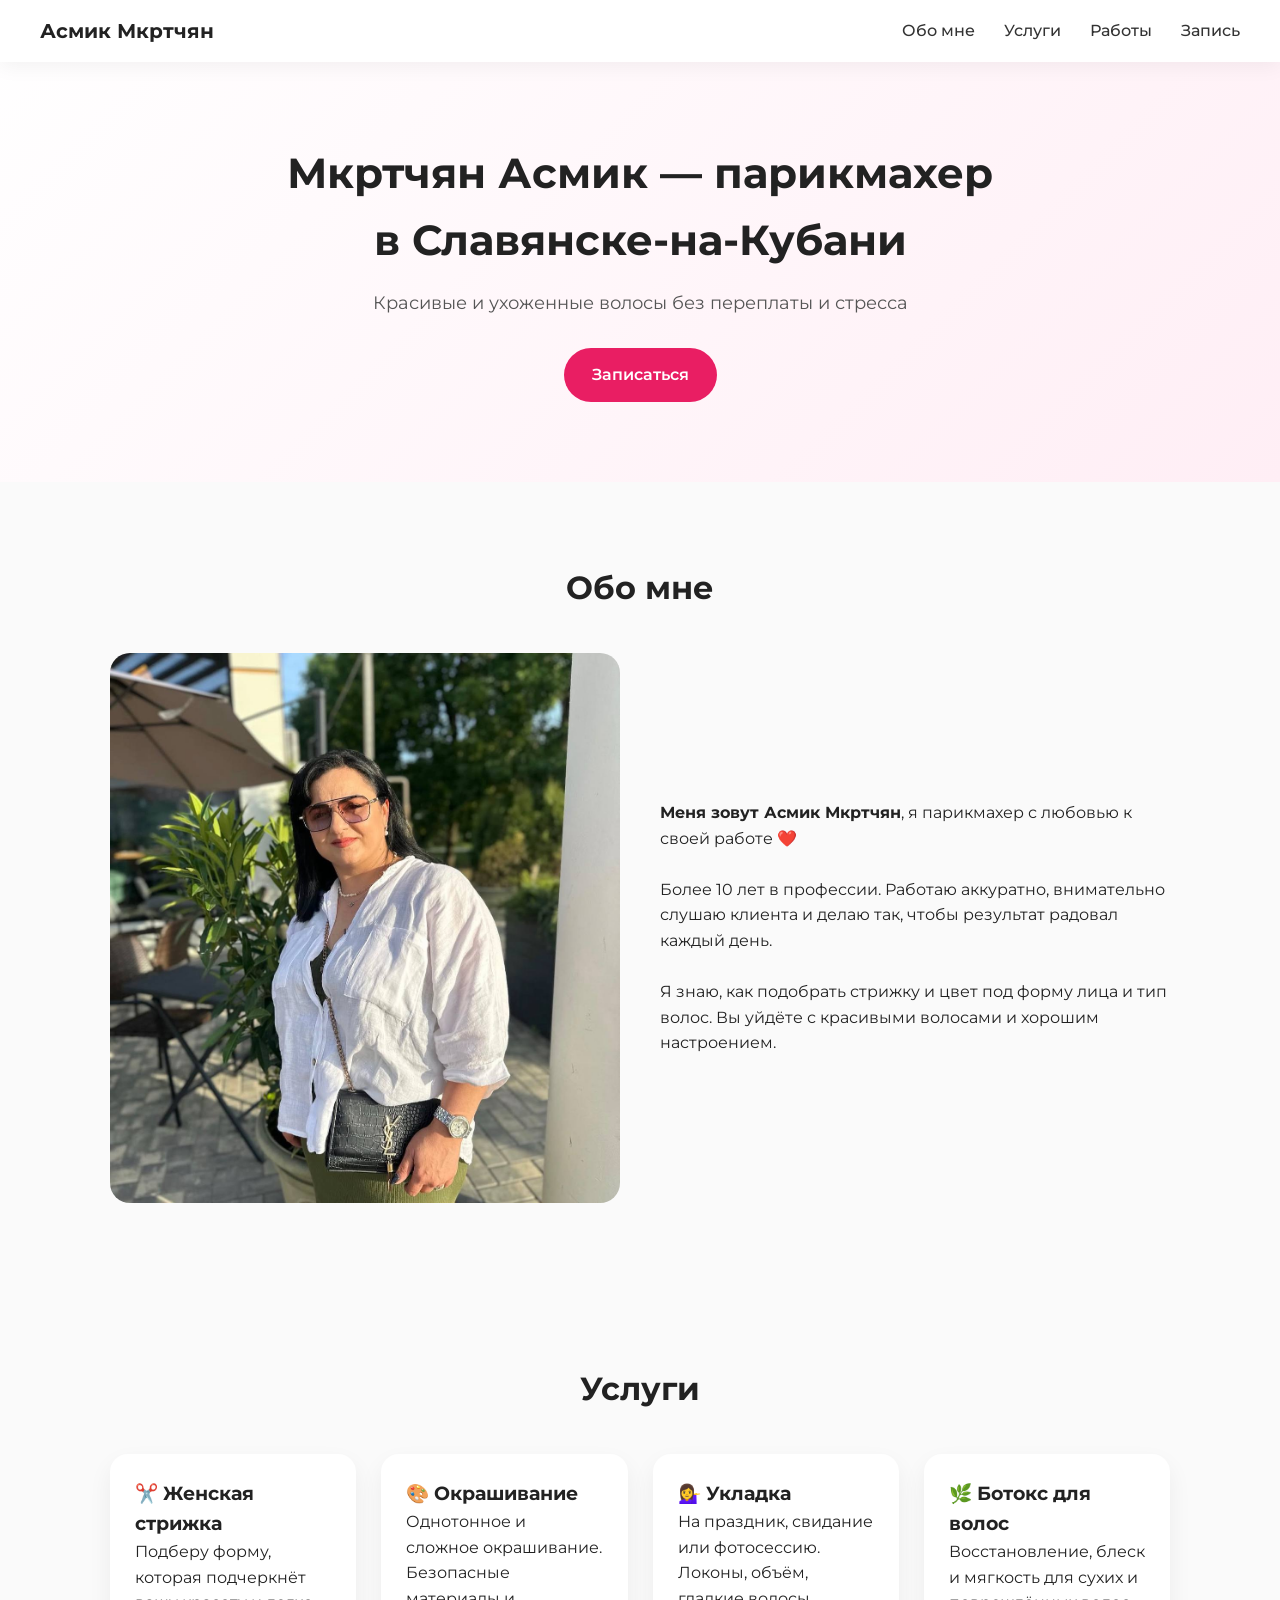
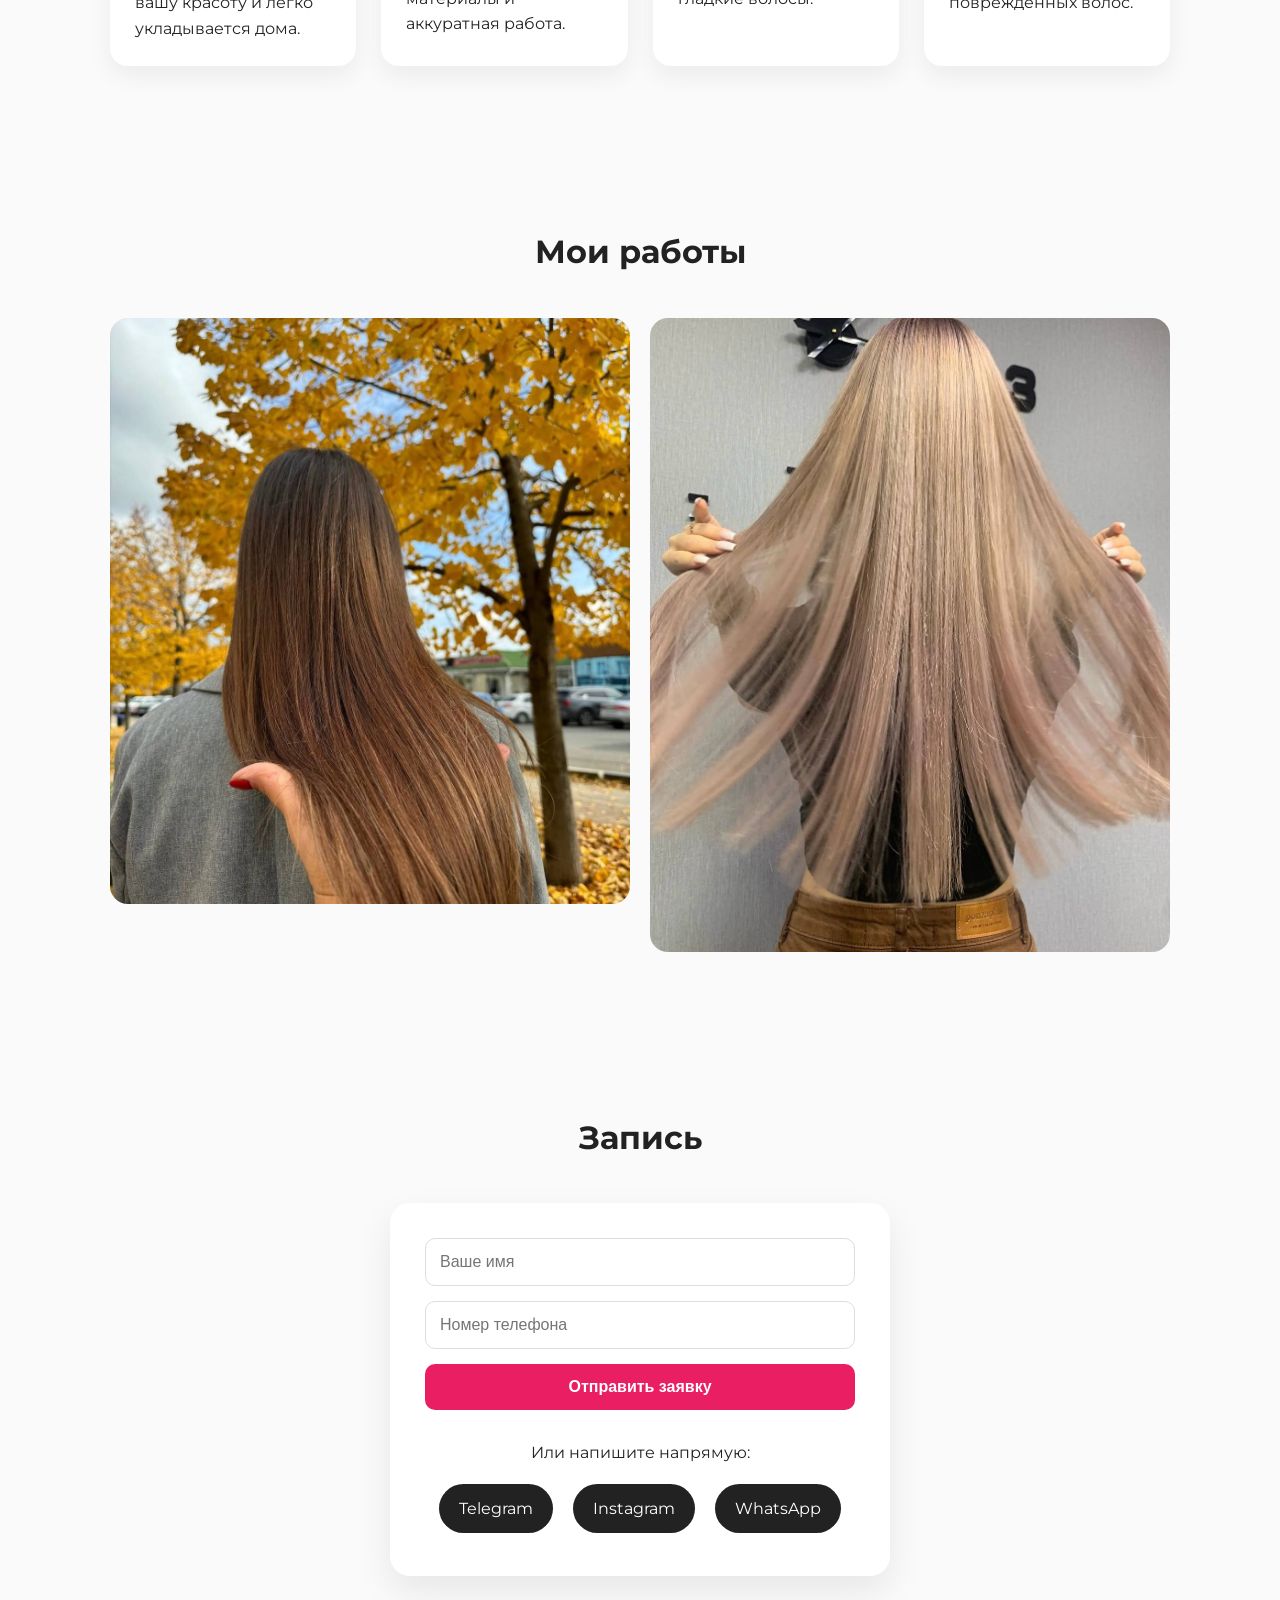
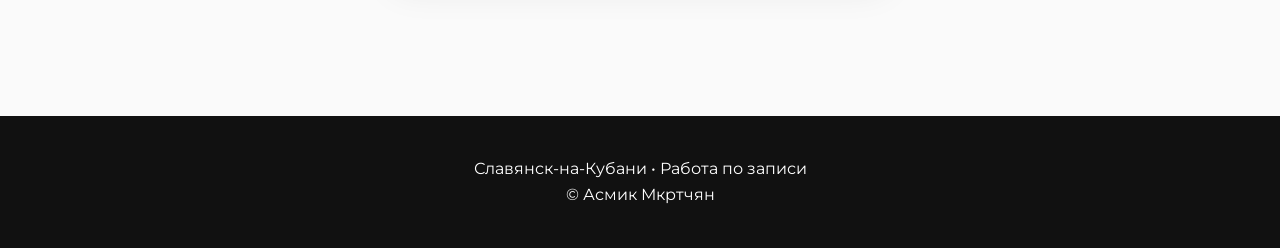
==== index.html @ 89acb732 "1 com" ====
<!DOCTYPE html>
<html lang="ru">
<head>
<meta charset="UTF-8">
<meta name="viewport" content="width=device-width, initial-scale=1.0">
<title>Асмик Мкртчян — парикмахер</title>

<link href="https://fonts.googleapis.com/css2?family=Montserrat:wght@300;400;600;700&display=swap" rel="stylesheet">

<style>
* {
    margin: 0;
    padding: 0;
    box-sizing: border-box;
}

body {
    font-family: 'Montserrat', sans-serif;
    background: #fafafa;
    color: #222;
    line-height: 1.6;
}

/* ===== HEADER ===== */

header {
    position: fixed;
    width: 100%;
    top: 0;
    background: rgba(255,255,255,0.95);
    backdrop-filter: blur(10px);
    padding: 15px 40px;
    display: flex;
    justify-content: space-between;
    align-items: center;
    z-index: 1000;
    box-shadow: 0 5px 20px rgba(0,0,0,0.05);
}

.logo {
    font-weight: 700;
    font-size: 20px;
}

nav a {
    margin-left: 25px;
    text-decoration: none;
    color: #333;
    font-weight: 500;
    transition: .3s;
}

nav a:hover {
    color: #e91e63;
}

/* ===== HERO ===== */

.hero {
    padding: 140px 20px 80px;
    text-align: center;
    background: linear-gradient(135deg,#fff,#ffeef5);
}

.hero h1 {
    font-size: 42px;
    margin-bottom: 15px;
}

.hero p {
    font-size: 18px;
    color: #555;
    margin-bottom: 30px;
}

.btn {
    display: inline-block;
    padding: 14px 28px;
    background: #e91e63;
    color: white;
    text-decoration: none;
    border-radius: 30px;
    font-weight: 600;
    transition: .3s;
}

.btn:hover {
    transform: translateY(-2px);
    box-shadow: 0 10px 25px rgba(233,30,99,0.3);
}

/* ===== SECTION ===== */

.section {
    padding: 80px 20px;
    max-width: 1100px;
    margin: auto;
}

.section h2 {
    text-align: center;
    font-size: 32px;
    margin-bottom: 40px;
}

/* ===== ABOUT ===== */

.about {
    display: grid;
    grid-template-columns: 1fr 1fr;
    gap: 40px;
    align-items: center;
}

.about img {
    width: 100%;
    border-radius: 20px;
}

/* ===== SERVICES ===== */

.services {
    display: grid;
    grid-template-columns: repeat(auto-fit,minmax(240px,1fr));
    gap: 25px;
}

.card {
    background: white;
    padding: 25px;
    border-radius: 18px;
    box-shadow: 0 10px 25px rgba(0,0,0,0.06);
    transition: .3s;
}

.card:hover {
    transform: translateY(-5px);
}

/* ===== GALLERY ===== */

.gallery {
    display: grid;
    grid-template-columns: repeat(auto-fit,minmax(250px,1fr));
    gap: 20px;
}

.gallery img {
    width: 100%;
    border-radius: 18px;
    transition: .3s;
}

.gallery img:hover {
    transform: scale(1.04);
}

/* ===== FORM ===== */

.form-box {
    max-width: 500px;
    margin: auto;
    background: white;
    padding: 35px;
    border-radius: 20px;
    box-shadow: 0 15px 35px rgba(0,0,0,0.08);
}

input {
    width: 100%;
    padding: 14px;
    margin-bottom: 15px;
    border-radius: 10px;
    border: 1px solid #ddd;
    font-size: 16px;
}

button {
    width: 100%;
    padding: 14px;
    border: none;
    background: #e91e63;
    color: white;
    font-size: 16px;
    border-radius: 10px;
    cursor: pointer;
    font-weight: 600;
}

/* ===== SOCIALS ===== */

.socials {
    text-align: center;
    margin-top: 30px;
}

.socials a {
    display: inline-block;
    margin: 8px;
    padding: 12px 20px;
    border-radius: 25px;
    background: #222;
    color: white;
    text-decoration: none;
    transition: .3s;
}

.socials a:hover {
    background: #e91e63;
}

/* ===== FOOTER ===== */

footer {
    text-align: center;
    padding: 40px 20px;
    background: #111;
    color: white;
    margin-top: 60px;
}

/* ===== MOBILE ===== */

@media (max-width: 768px) {
    .about {
        grid-template-columns: 1fr;
    }

    .hero h1 {
        font-size: 30px;
    }

    nav {
        display: none;
    }
}
</style>
</head>

<body>

<header>
    <div class="logo">Асмик Мкртчян</div>
    <nav>
        <a href="#about">Обо мне</a>
        <a href="#services">Услуги</a>
        <a href="#works">Работы</a>
        <a href="#booking">Запись</a>
    </nav>
</header>

<section class="hero">
    <h1>Мкртчян Асмик — парикмахер<br>в Славянске-на-Кубани</h1>
    <p>Красивые и ухоженные волосы без переплаты и стресса</p>
    <a href="#booking" class="btn">Записаться</a>
</section>

<section id="about" class="section">
    <h2>Обо мне</h2>
    <div class="about">
        <img src="mom.jpg" alt="Асмик">
        <div>
            <p><b>Меня зовут Асмик Мкртчян</b>, я парикмахер с любовью к своей работе ❤️</p>
            <br>
            <p>Более 10 лет в профессии. Работаю аккуратно, внимательно слушаю клиента и делаю так, чтобы результат радовал каждый день.</p>
            <br>
            <p>Я знаю, как подобрать стрижку и цвет под форму лица и тип волос. Вы уйдёте с красивыми волосами и хорошим настроением.</p>
        </div>
    </div>
</section>

<section id="services" class="section">
    <h2>Услуги</h2>
    <div class="services">
        <div class="card">
            <h3>✂️ Женская стрижка</h3>
            <p>Подберу форму, которая подчеркнёт вашу красоту и легко укладывается дома.</p>
        </div>
        <div class="card">
            <h3>🎨 Окрашивание</h3>
            <p>Однотонное и сложное окрашивание. Безопасные материалы и аккуратная работа.</p>
        </div>
        <div class="card">
            <h3>💁‍♀️ Укладка</h3>
            <p>На праздник, свидание или фотосессию. Локоны, объём, гладкие волосы.</p>
        </div>
        <div class="card">
            <h3>🌿 Ботокс для волос</h3>
            <p>Восстановление, блеск и мягкость для сухих и повреждённых волос.</p>
        </div>
    </div>
</section>

<section id="works" class="section">
    <h2>Мои работы</h2>
    <div class="gallery">
        <img src="work1.jpg" alt="Работа 1">
        <img src="work2.jpg" alt="Работа 2">
    </div>
</section>

<section id="booking" class="section">
    <h2>Запись</h2>
    <div class="form-box">
        <form onsubmit="alert('Заявка отправлена!'); return false;">
            <input type="text" placeholder="Ваше имя" required>
            <input type="tel" placeholder="Номер телефона" required>
            <button type="submit">Отправить заявку</button>
        </form>

        <div class="socials">
            <p style="margin-bottom:10px;">Или напишите напрямую:</p>
            <a href="https://t.me/aram_asmik" target="_blank">Telegram</a>
            <a href="https://www.instagram.com/aram_asmik?igsh=ZWZoemI1d2ZuOHdh" target="_blank">Instagram</a>
            <a href="https://wa.me/79186686860" target="_blank">WhatsApp</a>
        </div>
    </div>
</section>

<footer>
    <p>Славянск-на-Кубани • Работа по записи</p>
    <p>© Асмик Мкртчян</p>
</footer>

</body>
</html>
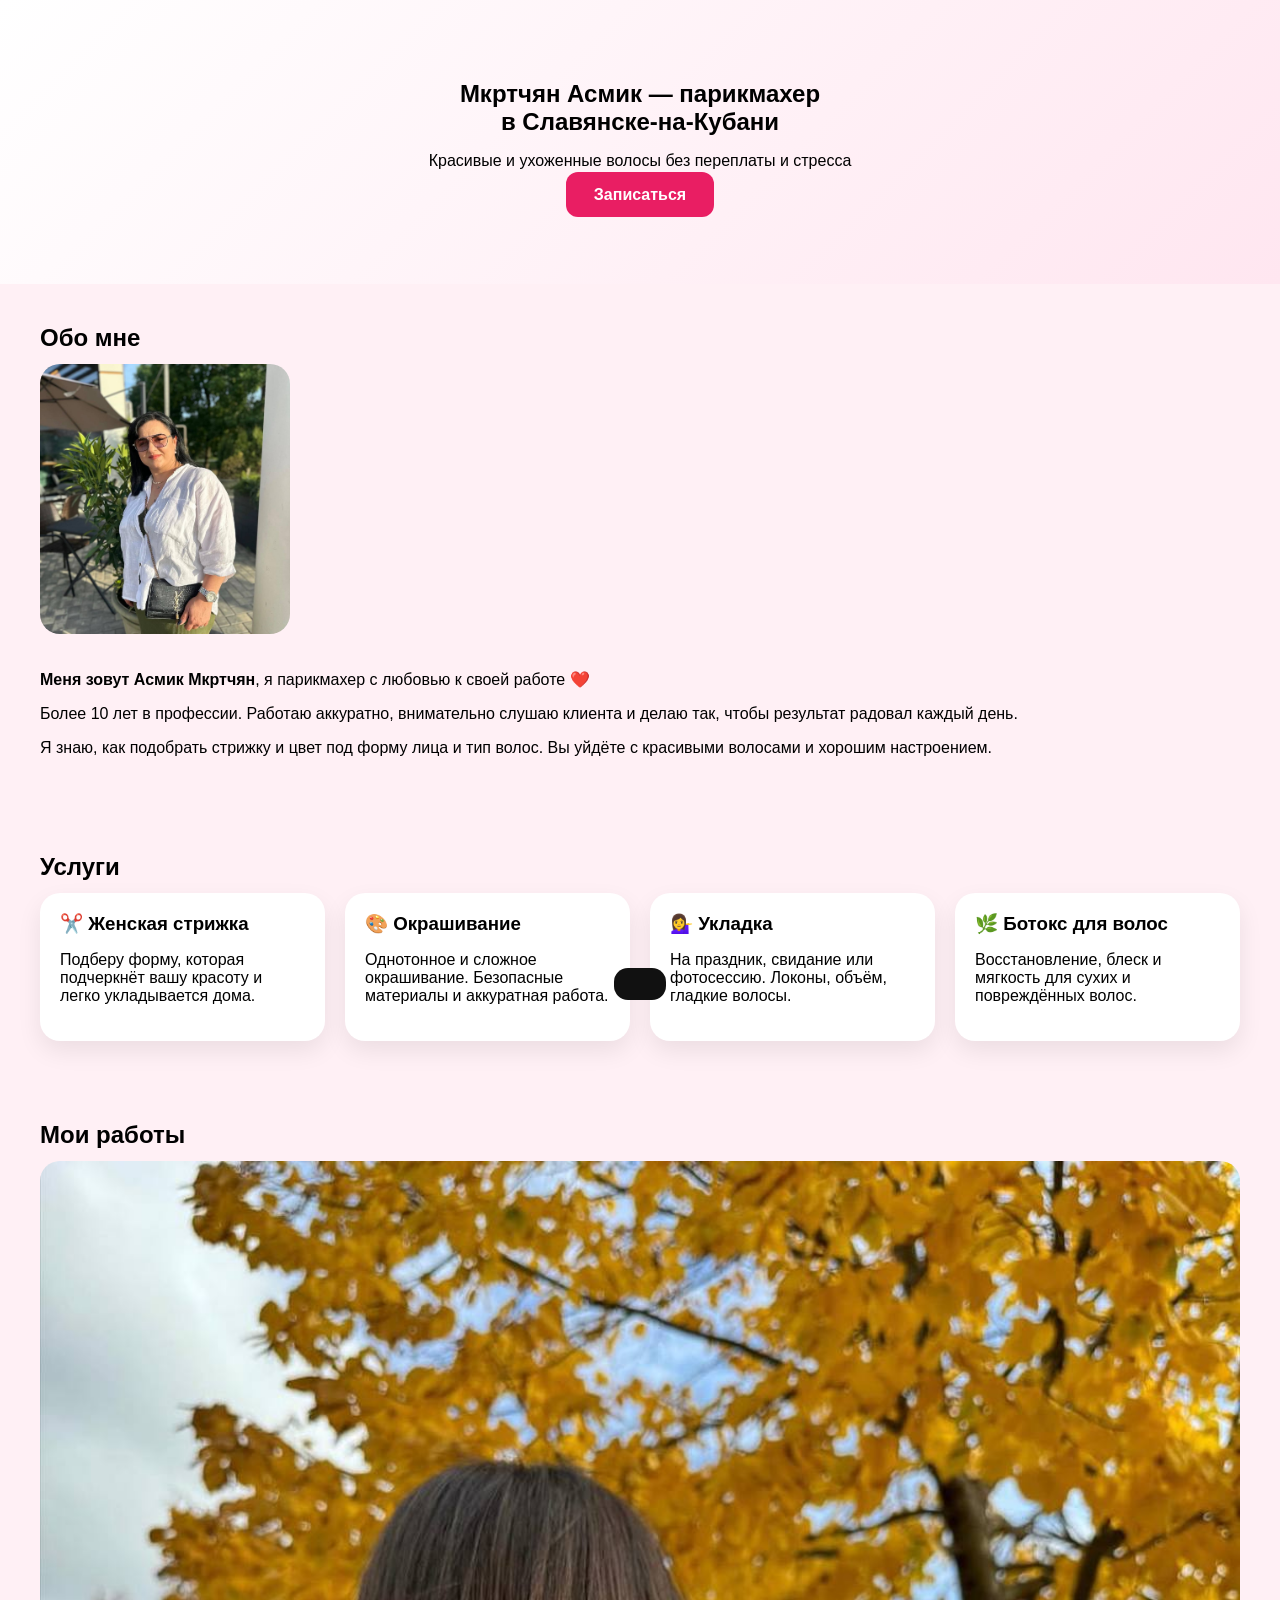
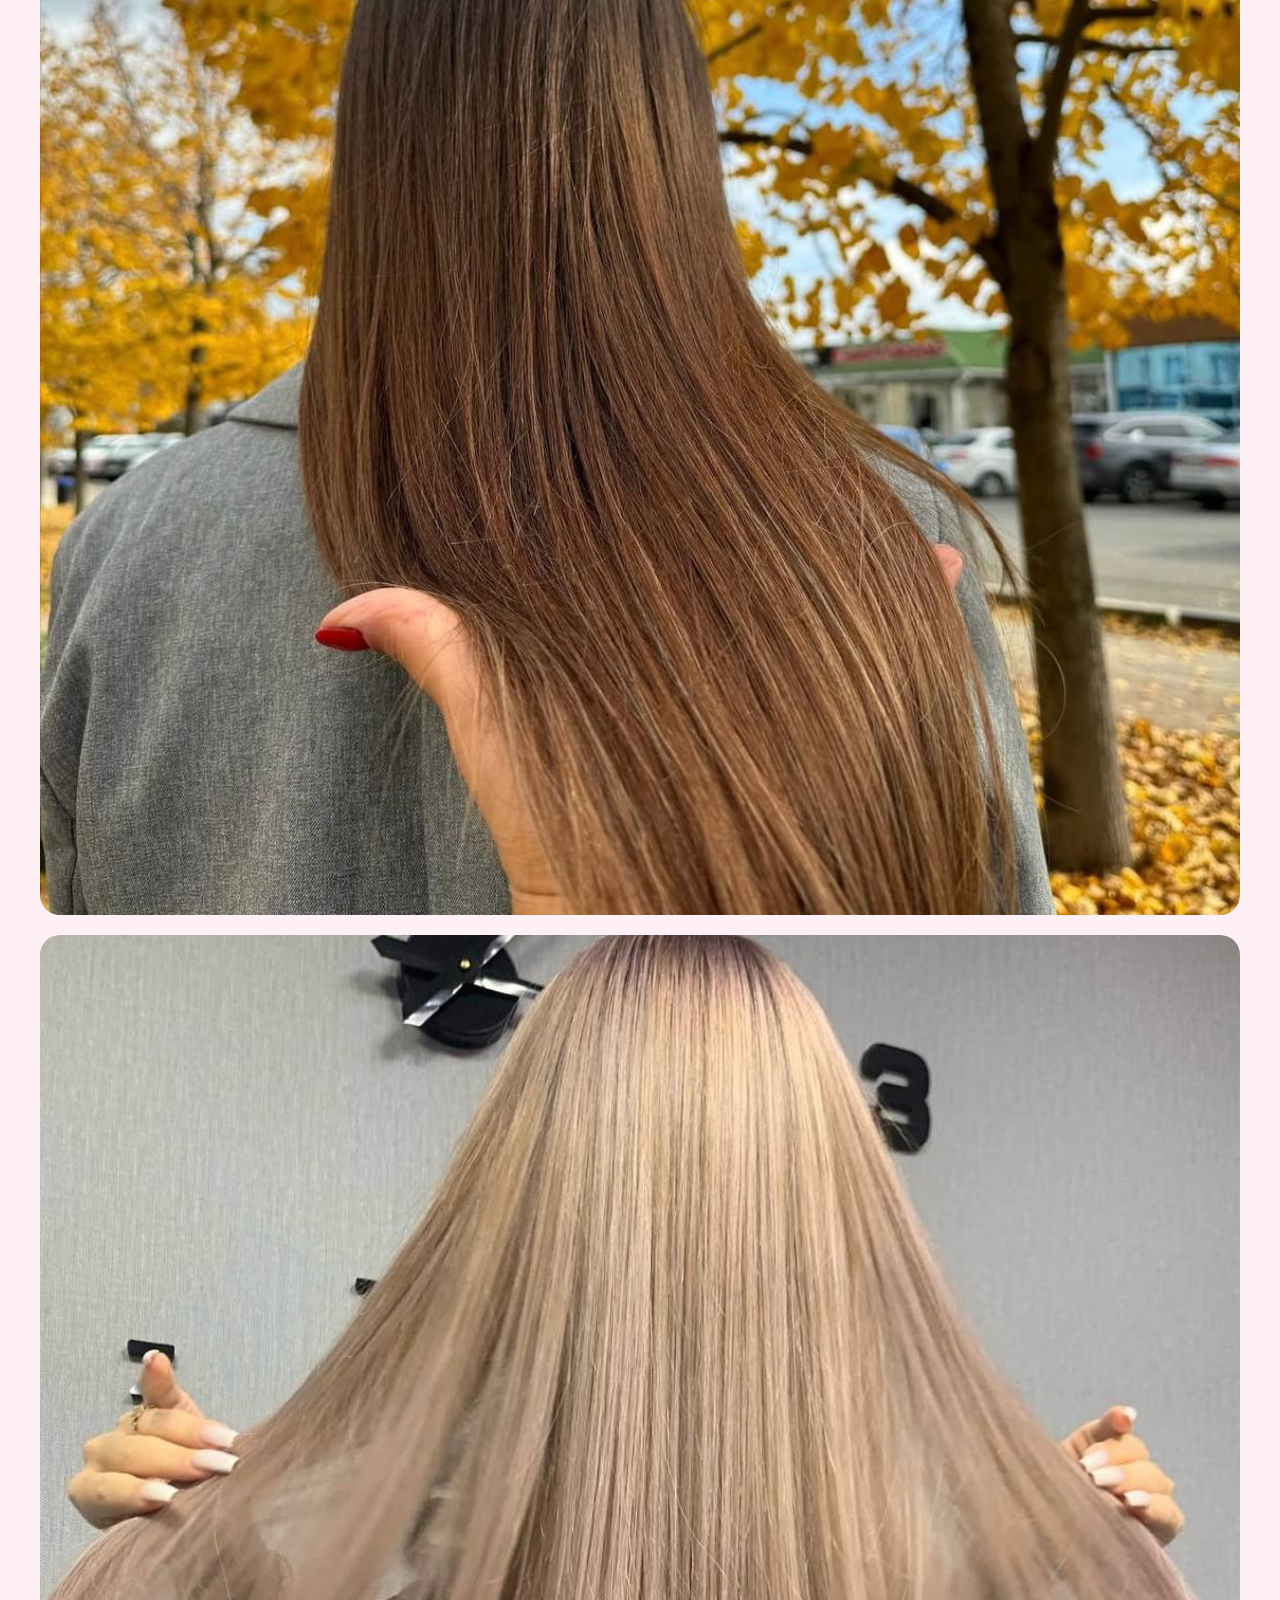
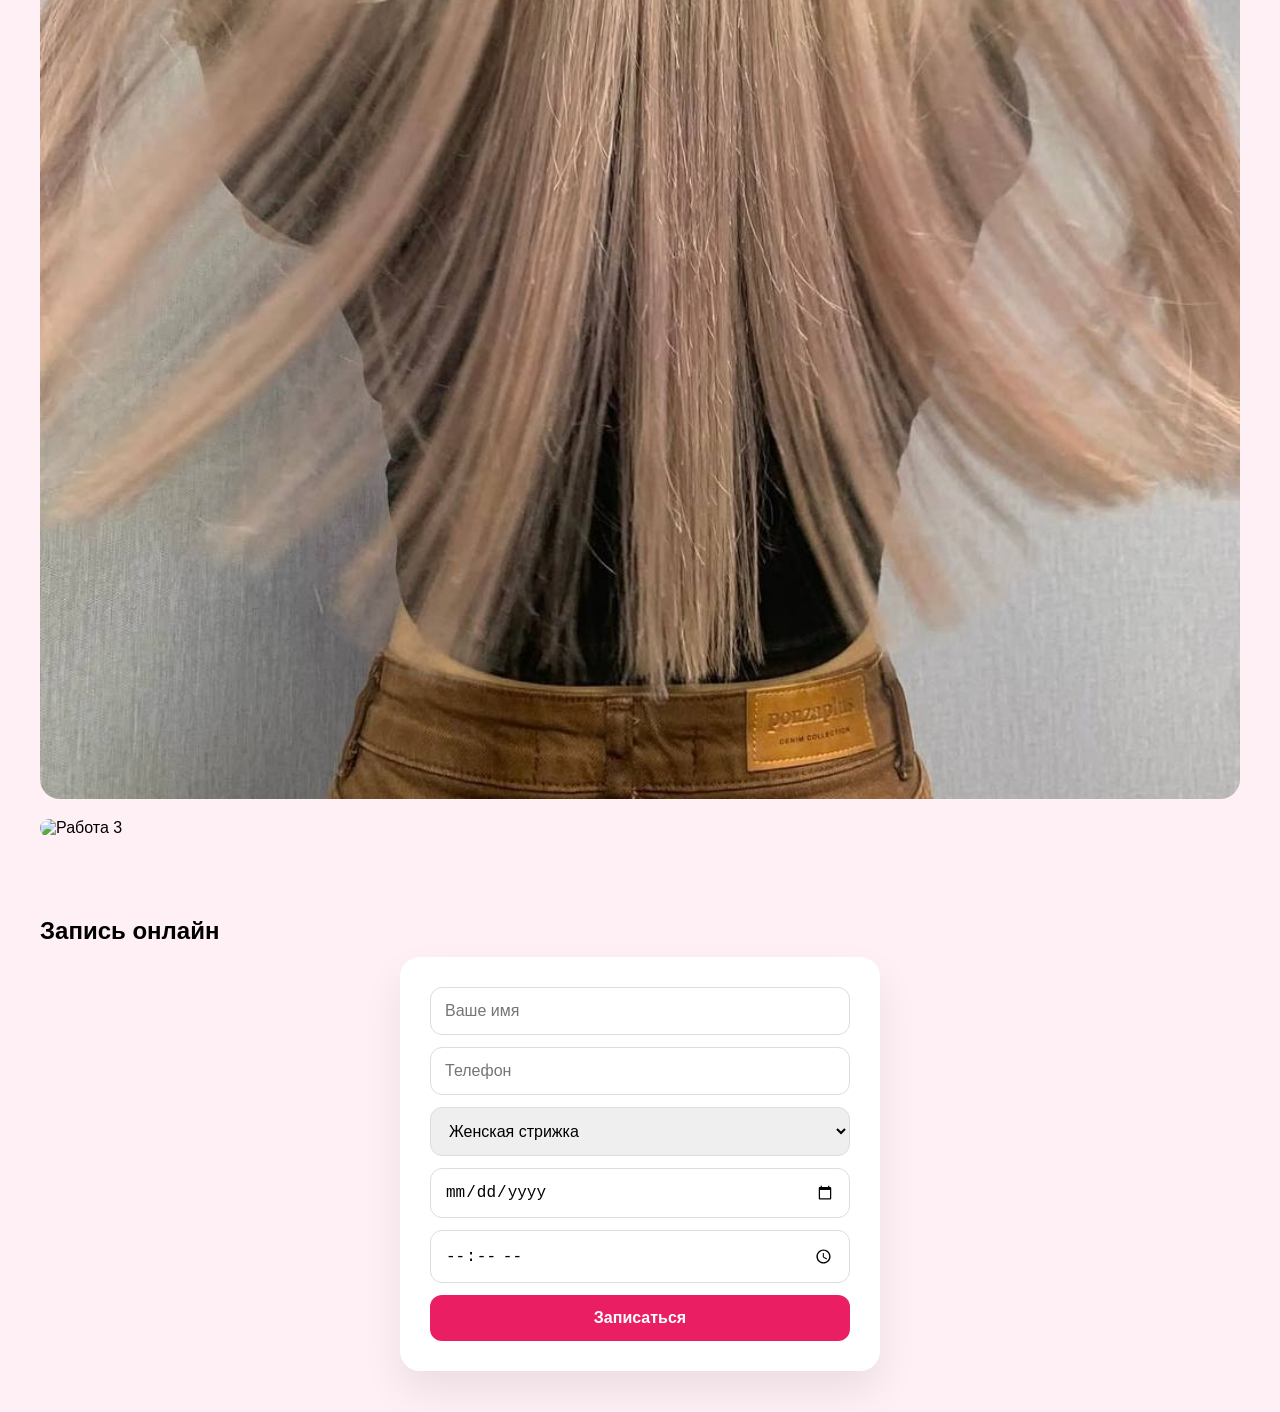
==== commit e50a493e: "2 com" ====
--- a/index.html
+++ b/index.html
@@ -4,323 +4,143 @@
 <meta charset="UTF-8">
 <meta name="viewport" content="width=device-width, initial-scale=1.0">
 <title>Асмик Мкртчян — парикмахер</title>
+<link rel="stylesheet" href="style.css">
 
-<link href="https://fonts.googleapis.com/css2?family=Montserrat:wght@300;400;600;700&display=swap" rel="stylesheet">
+<script type="module">
+import { initializeApp } from "https://www.gstatic.com/firebasejs/10.12.2/firebase-app.js";
+import {
+  getFirestore,
+  collection,
+  addDoc
+} from "https://www.gstatic.com/firebasejs/10.12.2/firebase-firestore.js";
 
-<style>
-* {
-    margin: 0;
-    padding: 0;
-    box-sizing: border-box;
-}
+const firebaseConfig = {
+  apiKey: "AIzaSyAE-HYycSMyRf5kK7u-J_GXy0Xy6x9yCO4",
+  authDomain: "asmik-hair.firebaseapp.com",
+  projectId: "asmik-hair",
+  storageBucket: "asmik-hair.firebasestorage.app",
+  messagingSenderId: "33721588244",
+  appId: "1:33721588244:web:085a0879231c56c4d8a501"
+};
 
-body {
-    font-family: 'Montserrat', sans-serif;
-    background: #fafafa;
-    color: #222;
-    line-height: 1.6;
-}
+const app = initializeApp(firebaseConfig);
+const db = getFirestore(app);
 
-/* ===== HEADER ===== */
+// Отправка заявки
+window.sendBooking = async () => {
+  const name = document.getElementById("name").value;
+  const phone = document.getElementById("phone").value;
+  const service = document.getElementById("service").value;
+  const date = document.getElementById("date").value;
+  const time = document.getElementById("time").value;
 
-header {
-    position: fixed;
-    width: 100%;
-    top: 0;
-    background: rgba(255,255,255,0.95);
-    backdrop-filter: blur(10px);
-    padding: 15px 40px;
-    display: flex;
-    justify-content: space-between;
-    align-items: center;
-    z-index: 1000;
-    box-shadow: 0 5px 20px rgba(0,0,0,0.05);
-}
+  if (!name || !phone || !date || !time) {
+    showPopup("Заполните все поля");
+    return;
+  }
 
-.logo {
-    font-weight: 700;
-    font-size: 20px;
-}
+  await addDoc(collection(db, "bookings"), {
+    name, phone, service, date, time, created: new Date()
+  });
 
-nav a {
-    margin-left: 25px;
-    text-decoration: none;
-    color: #333;
-    font-weight: 500;
-    transition: .3s;
-}
+  // Telegram уведомление
+  const TOKEN = "8016365510:AAGsZurqFlwTyeVLEdq8-UDc63zioBF5TRo";
+  const CHAT_ID = "568048753";
+  const text = `🔔 Новая запись!\n👤 ${name}\n📞 ${phone}\n💇 ${service}\n📅 ${date} ${time}`;
 
-nav a:hover {
-    color: #e91e63;
-}
+  fetch(`https://api.telegram.org/bot${TOKEN}/sendMessage`, {
+    method: "POST",
+    headers: {"Content-Type": "application/json"},
+    body: JSON.stringify({ chat_id: CHAT_ID, text })
+  });
 
-/* ===== HERO ===== */
+  showPopup("Вы успешно записались ❤️");
+};
 
-.hero {
-    padding: 140px 20px 80px;
-    text-align: center;
-    background: linear-gradient(135deg,#fff,#ffeef5);
-}
-
-.hero h1 {
-    font-size: 42px;
-    margin-bottom: 15px;
-}
-
-.hero p {
-    font-size: 18px;
-    color: #555;
-    margin-bottom: 30px;
-}
-
-.btn {
-    display: inline-block;
-    padding: 14px 28px;
-    background: #e91e63;
-    color: white;
-    text-decoration: none;
-    border-radius: 30px;
-    font-weight: 600;
-    transition: .3s;
-}
-
-.btn:hover {
-    transform: translateY(-2px);
-    box-shadow: 0 10px 25px rgba(233,30,99,0.3);
-}
-
-/* ===== SECTION ===== */
-
-.section {
-    padding: 80px 20px;
-    max-width: 1100px;
-    margin: auto;
-}
-
-.section h2 {
-    text-align: center;
-    font-size: 32px;
-    margin-bottom: 40px;
-}
-
-/* ===== ABOUT ===== */
-
-.about {
-    display: grid;
-    grid-template-columns: 1fr 1fr;
-    gap: 40px;
-    align-items: center;
-}
-
-.about img {
-    width: 100%;
-    border-radius: 20px;
-}
-
-/* ===== SERVICES ===== */
-
-.services {
-    display: grid;
-    grid-template-columns: repeat(auto-fit,minmax(240px,1fr));
-    gap: 25px;
-}
-
-.card {
-    background: white;
-    padding: 25px;
-    border-radius: 18px;
-    box-shadow: 0 10px 25px rgba(0,0,0,0.06);
-    transition: .3s;
-}
-
-.card:hover {
-    transform: translateY(-5px);
-}
-
-/* ===== GALLERY ===== */
-
-.gallery {
-    display: grid;
-    grid-template-columns: repeat(auto-fit,minmax(250px,1fr));
-    gap: 20px;
-}
-
-.gallery img {
-    width: 100%;
-    border-radius: 18px;
-    transition: .3s;
-}
-
-.gallery img:hover {
-    transform: scale(1.04);
-}
-
-/* ===== FORM ===== */
-
-.form-box {
-    max-width: 500px;
-    margin: auto;
-    background: white;
-    padding: 35px;
-    border-radius: 20px;
-    box-shadow: 0 15px 35px rgba(0,0,0,0.08);
-}
-
-input {
-    width: 100%;
-    padding: 14px;
-    margin-bottom: 15px;
-    border-radius: 10px;
-    border: 1px solid #ddd;
-    font-size: 16px;
-}
-
-button {
-    width: 100%;
-    padding: 14px;
-    border: none;
-    background: #e91e63;
-    color: white;
-    font-size: 16px;
-    border-radius: 10px;
-    cursor: pointer;
-    font-weight: 600;
-}
-
-/* ===== SOCIALS ===== */
-
-.socials {
-    text-align: center;
-    margin-top: 30px;
-}
-
-.socials a {
-    display: inline-block;
-    margin: 8px;
-    padding: 12px 20px;
-    border-radius: 25px;
-    background: #222;
-    color: white;
-    text-decoration: none;
-    transition: .3s;
-}
-
-.socials a:hover {
-    background: #e91e63;
-}
-
-/* ===== FOOTER ===== */
-
-footer {
-    text-align: center;
-    padding: 40px 20px;
-    background: #111;
-    color: white;
-    margin-top: 60px;
-}
-
-/* ===== MOBILE ===== */
-
-@media (max-width: 768px) {
-    .about {
-        grid-template-columns: 1fr;
-    }
-
-    .hero h1 {
-        font-size: 30px;
-    }
-
-    nav {
-        display: none;
-    }
-}
-</style>
+// Показ popup
+window.showPopup = (text) => {
+  const popup = document.getElementById("popup");
+  popup.innerText = text;
+  popup.classList.add("show");
+  setTimeout(() => popup.classList.remove("show"), 3000);
+};
+</script>
 </head>
 
 <body>
 
-<header>
-    <div class="logo">Асмик Мкртчян</div>
-    <nav>
-        <a href="#about">Обо мне</a>
-        <a href="#services">Услуги</a>
-        <a href="#works">Работы</a>
-        <a href="#booking">Запись</a>
-    </nav>
-</header>
-
+<!-- HERO -->
 <section class="hero">
-    <h1>Мкртчян Асмик — парикмахер<br>в Славянске-на-Кубани</h1>
-    <p>Красивые и ухоженные волосы без переплаты и стресса</p>
-    <a href="#booking" class="btn">Записаться</a>
+  <h1>Мкртчян Асмик — парикмахер<br>в Славянске-на-Кубани</h1>
+  <p>Красивые и ухоженные волосы без переплаты и стресса</p>
+  <a href="#booking" class="btn">Записаться</a>
 </section>
 
+<!-- ОБО МНЕ -->
 <section id="about" class="section">
-    <h2>Обо мне</h2>
-    <div class="about">
-        <img src="mom.jpg" alt="Асмик">
-        <div>
-            <p><b>Меня зовут Асмик Мкртчян</b>, я парикмахер с любовью к своей работе ❤️</p>
-            <br>
-            <p>Более 10 лет в профессии. Работаю аккуратно, внимательно слушаю клиента и делаю так, чтобы результат радовал каждый день.</p>
-            <br>
-            <p>Я знаю, как подобрать стрижку и цвет под форму лица и тип волос. Вы уйдёте с красивыми волосами и хорошим настроением.</p>
-        </div>
+  <h2>Обо мне</h2>
+  <div class="about">
+    <img src="mom.jpg" alt="Асмик">
+    <div>
+      <p><b>Меня зовут Асмик Мкртчян</b>, я парикмахер с любовью к своей работе ❤️</p>
+      <p>Более 10 лет в профессии. Работаю аккуратно, внимательно слушаю клиента и делаю так, чтобы результат радовал каждый день.</p>
+      <p>Я знаю, как подобрать стрижку и цвет под форму лица и тип волос. Вы уйдёте с красивыми волосами и хорошим настроением.</p>
     </div>
+  </div>
 </section>
 
+<!-- УСЛУГИ -->
 <section id="services" class="section">
-    <h2>Услуги</h2>
-    <div class="services">
-        <div class="card">
-            <h3>✂️ Женская стрижка</h3>
-            <p>Подберу форму, которая подчеркнёт вашу красоту и легко укладывается дома.</p>
-        </div>
-        <div class="card">
-            <h3>🎨 Окрашивание</h3>
-            <p>Однотонное и сложное окрашивание. Безопасные материалы и аккуратная работа.</p>
-        </div>
-        <div class="card">
-            <h3>💁‍♀️ Укладка</h3>
-            <p>На праздник, свидание или фотосессию. Локоны, объём, гладкие волосы.</p>
-        </div>
-        <div class="card">
-            <h3>🌿 Ботокс для волос</h3>
-            <p>Восстановление, блеск и мягкость для сухих и повреждённых волос.</p>
-        </div>
+  <h2>Услуги</h2>
+  <div class="services">
+    <div class="card">
+      <h3>✂️ Женская стрижка</h3>
+      <p>Подберу форму, которая подчеркнёт вашу красоту и легко укладывается дома.</p>
     </div>
+    <div class="card">
+      <h3>🎨 Окрашивание</h3>
+      <p>Однотонное и сложное окрашивание. Безопасные материалы и аккуратная работа.</p>
+    </div>
+    <div class="card">
+      <h3>💁‍♀️ Укладка</h3>
+      <p>На праздник, свидание или фотосессию. Локоны, объём, гладкие волосы.</p>
+    </div>
+    <div class="card">
+      <h3>🌿 Ботокс для волос</h3>
+      <p>Восстановление, блеск и мягкость для сухих и повреждённых волос.</p>
+    </div>
+  </div>
 </section>
 
+<!-- МОИ РАБОТЫ -->
 <section id="works" class="section">
-    <h2>Мои работы</h2>
-    <div class="gallery">
-        <img src="work1.jpg" alt="Работа 1">
-        <img src="work2.jpg" alt="Работа 2">
-    </div>
+  <h2>Мои работы</h2>
+  <div class="gallery">
+    <img src="work1.jpg" alt="Работа 1">
+    <img src="work2.jpg" alt="Работа 2">
+    <img src="work3.jpg" alt="Работа 3">
+  </div>
 </section>
 
+<!-- ОНЛАЙН-ЗАПИСЬ -->
 <section id="booking" class="section">
-    <h2>Запись</h2>
-    <div class="form-box">
-        <form onsubmit="alert('Заявка отправлена!'); return false;">
-            <input type="text" placeholder="Ваше имя" required>
-            <input type="tel" placeholder="Номер телефона" required>
-            <button type="submit">Отправить заявку</button>
-        </form>
-
-        <div class="socials">
-            <p style="margin-bottom:10px;">Или напишите напрямую:</p>
-            <a href="https://t.me/aram_asmik" target="_blank">Telegram</a>
-            <a href="https://www.instagram.com/aram_asmik?igsh=ZWZoemI1d2ZuOHdh" target="_blank">Instagram</a>
-            <a href="https://wa.me/79186686860" target="_blank">WhatsApp</a>
-        </div>
-    </div>
+  <h2>Запись онлайн</h2>
+  <div class="form-box">
+    <input id="name" placeholder="Ваше имя">
+    <input id="phone" placeholder="Телефон">
+    <select id="service">
+      <option>Женская стрижка</option>
+      <option>Окрашивание</option>
+      <option>Укладка</option>
+      <option>Ботокс для волос</option>
+    </select>
+    <input type="date" id="date">
+    <input type="time" id="time">
+    <button onclick="sendBooking()">Записаться</button>
+  </div>
 </section>
 
-<footer>
-    <p>Славянск-на-Кубани • Работа по записи</p>
-    <p>© Асмик Мкртчян</p>
-</footer>
+<div id="popup" class="popup"></div>
 
 </body>
 </html>
--- a/style.css
+++ b/style.css
@@ -0,0 +1,99 @@
+body {
+  font-family: Montserrat, sans-serif;
+  margin: 0;
+  padding: 0;
+  background: #fff0f5;
+}
+
+h1,h2,h3 { margin: 0 0 12px; }
+.section { padding: 40px 20px; max-width: 1200px; margin: auto; }
+
+.hero {
+  text-align: center;
+  padding: 80px 20px;
+  background: linear-gradient(135deg,#fff,#ffe6f0);
+}
+.hero .btn {
+  padding: 14px 28px;
+  background: #e91e63;
+  color: white;
+  border-radius: 12px;
+  text-decoration: none;
+  font-weight: 600;
+}
+
+.about {
+  display: flex;
+  flex-wrap: wrap;
+  gap: 20px;
+  align-items: center;
+}
+.about img { width: 250px; border-radius: 20px; }
+
+.services {
+  display: flex;
+  flex-wrap: wrap;
+  gap: 20px;
+}
+.card {
+  flex: 1 1 200px;
+  background: white;
+  padding: 20px;
+  border-radius: 20px;
+  box-shadow: 0 10px 25px rgba(0,0,0,.08);
+}
+
+.gallery {
+  display: flex;
+  flex-wrap: wrap;
+  gap: 20px;
+}
+.gallery img {
+  flex: 1 1 300px;
+  border-radius: 20px;
+  object-fit: cover;
+}
+
+.form-box {
+  max-width: 420px;
+  margin: auto;
+  display: flex;
+  flex-direction: column;
+  gap: 12px;
+  background: white;
+  padding: 30px;
+  border-radius: 20px;
+  box-shadow: 0 20px 40px rgba(0,0,0,.08);
+}
+
+input, select, button {
+  padding: 14px;
+  border-radius: 12px;
+  border: 1px solid #ddd;
+  font-size: 16px;
+}
+button {
+  background: #e91e63;
+  color: white;
+  border: none;
+  cursor: pointer;
+  font-weight: 600;
+}
+
+.popup {
+  position: fixed;
+  bottom: -100px;
+  left: 50%;
+  transform: translateX(-50%);
+  background: #111;
+  color: white;
+  padding: 16px 26px;
+  border-radius: 14px;
+  transition: .4s;
+}
+.popup.show { bottom: 30px; }
+
+@media(max-width:768px){
+  .about { flex-direction: column; }
+  .services, .gallery { flex-direction: column; }
+}
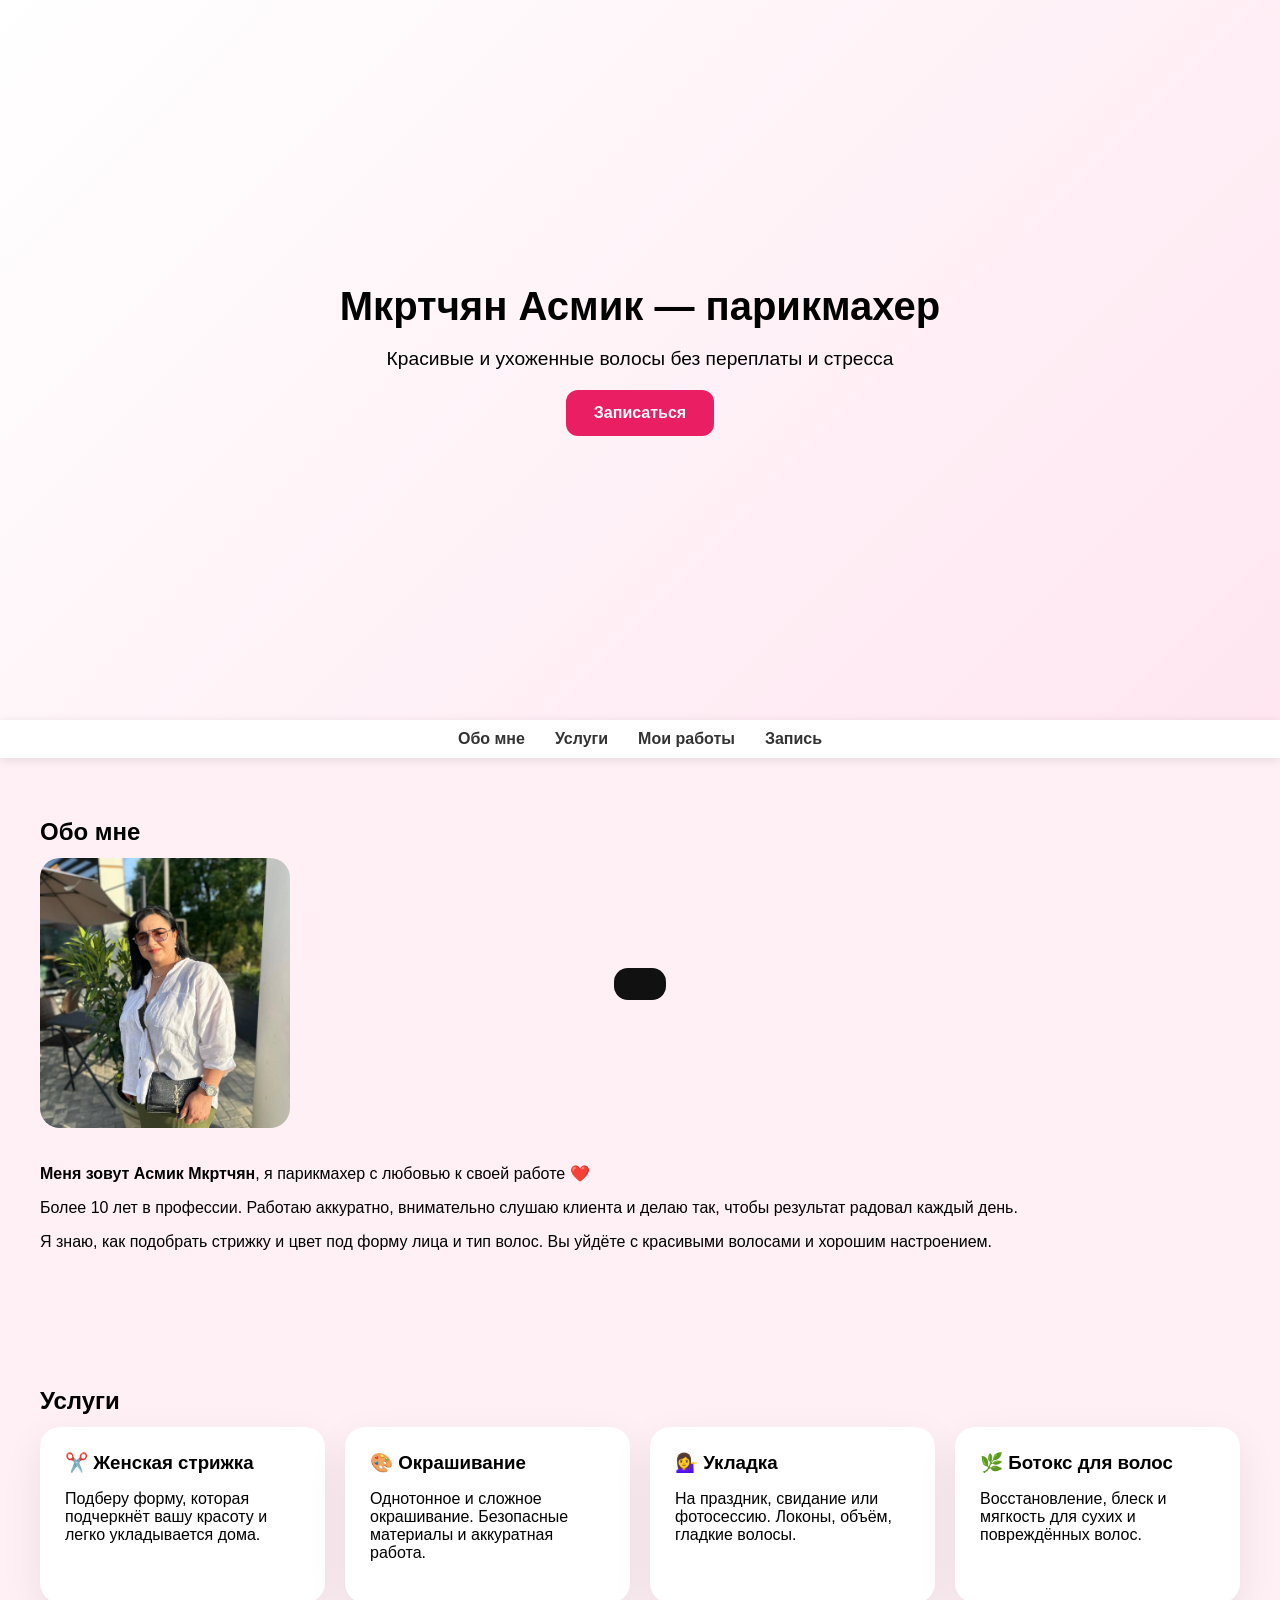
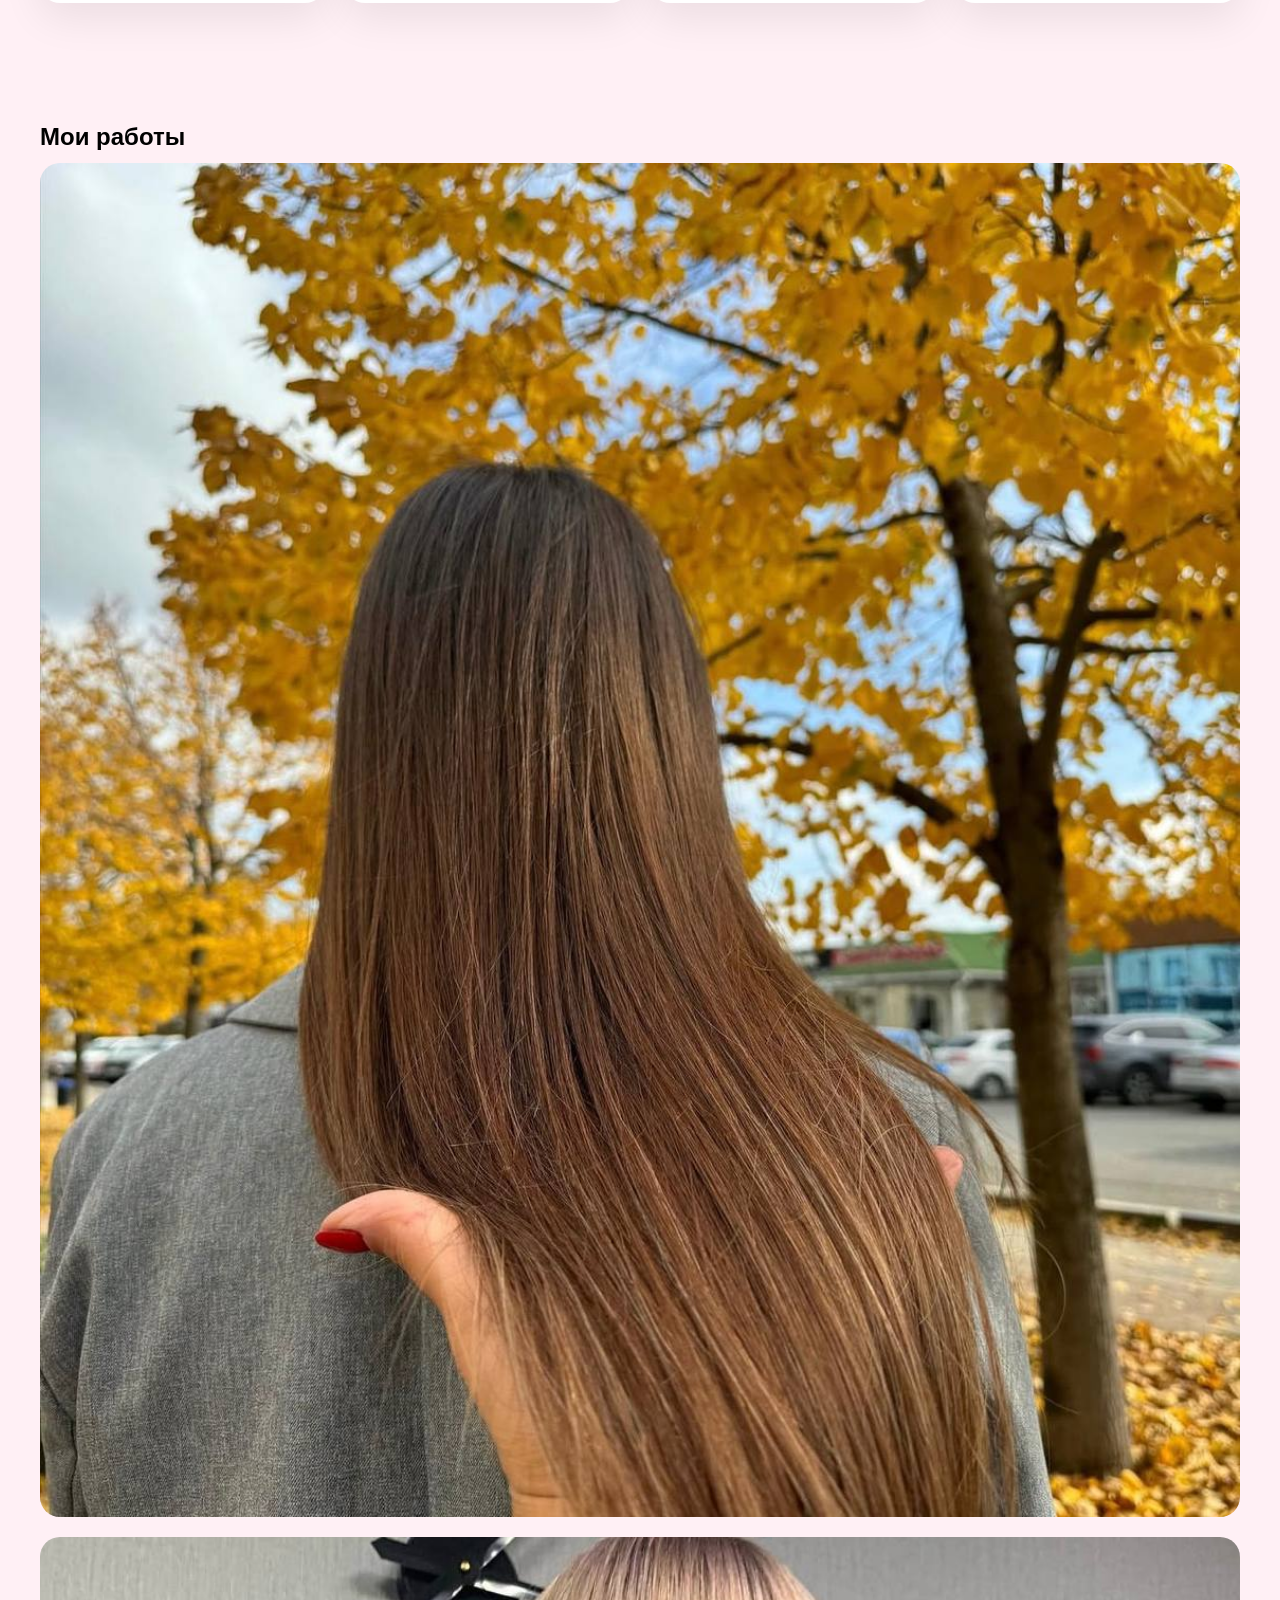
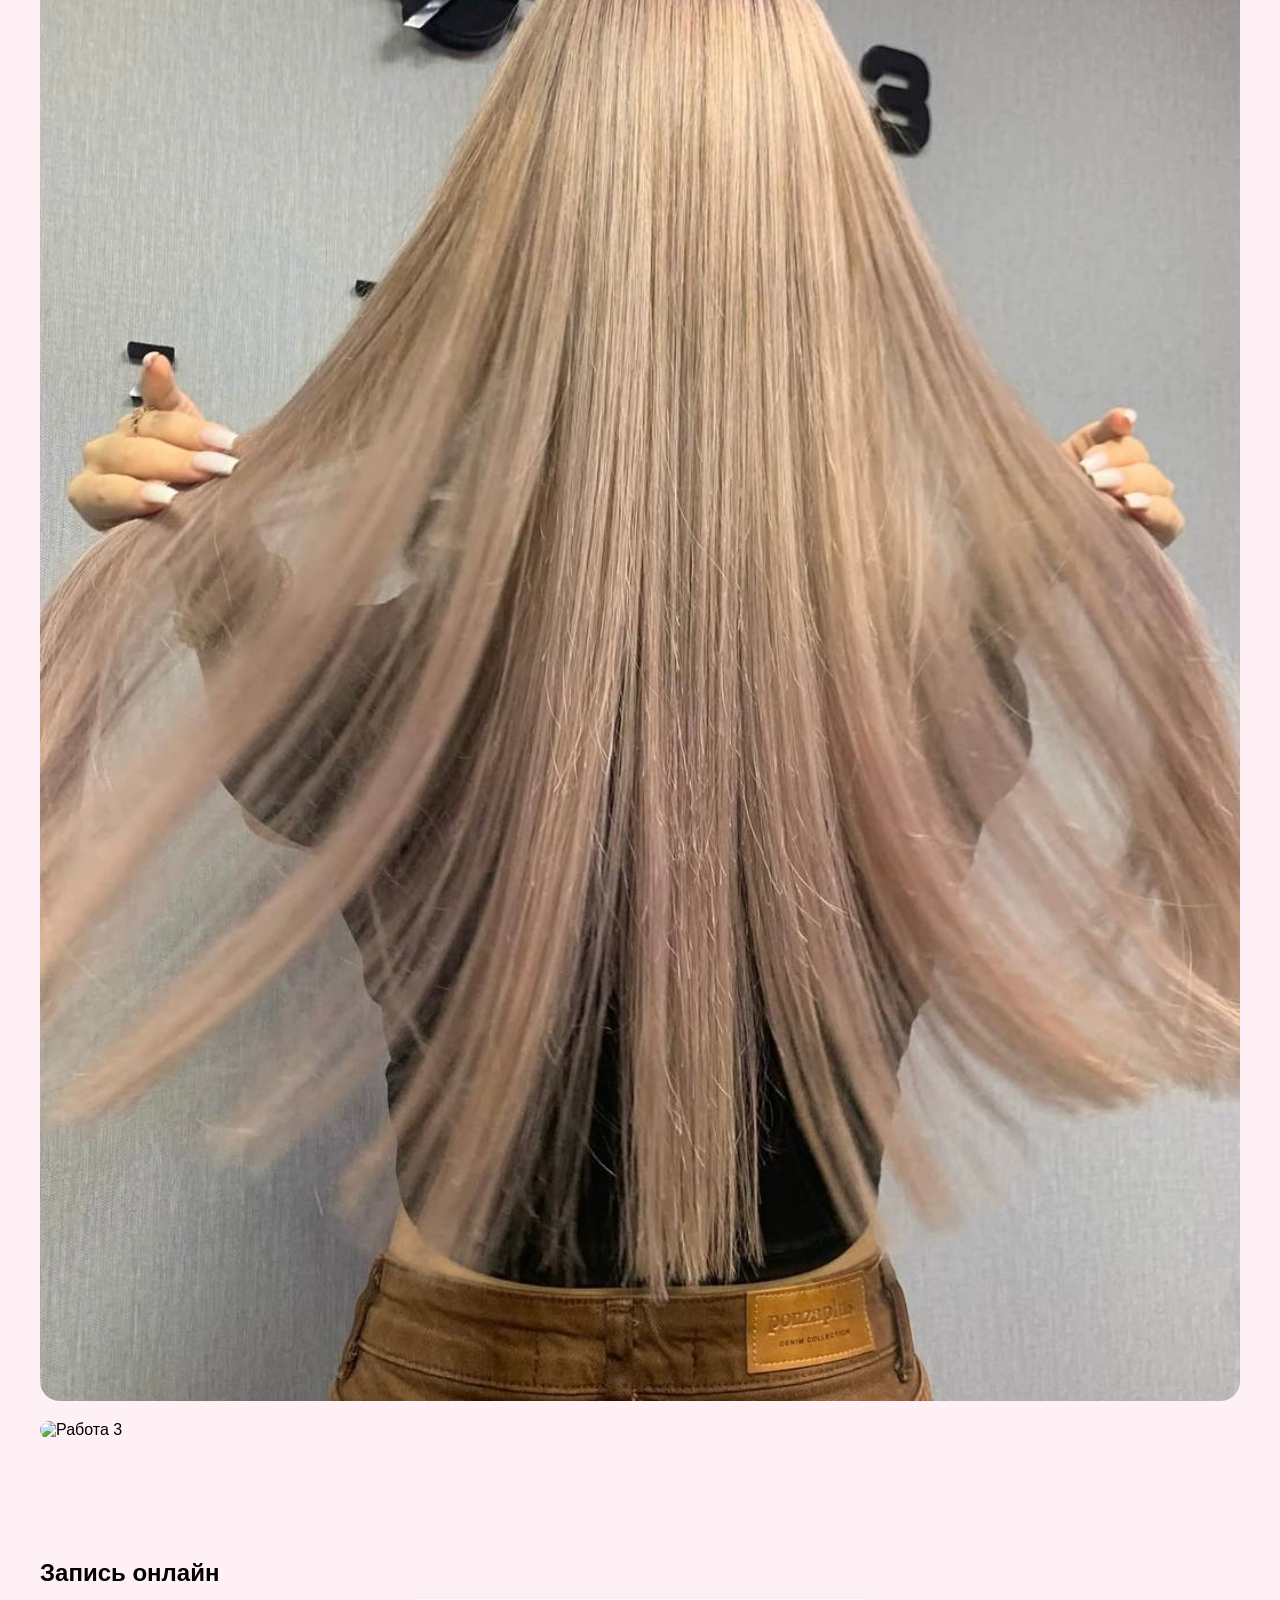
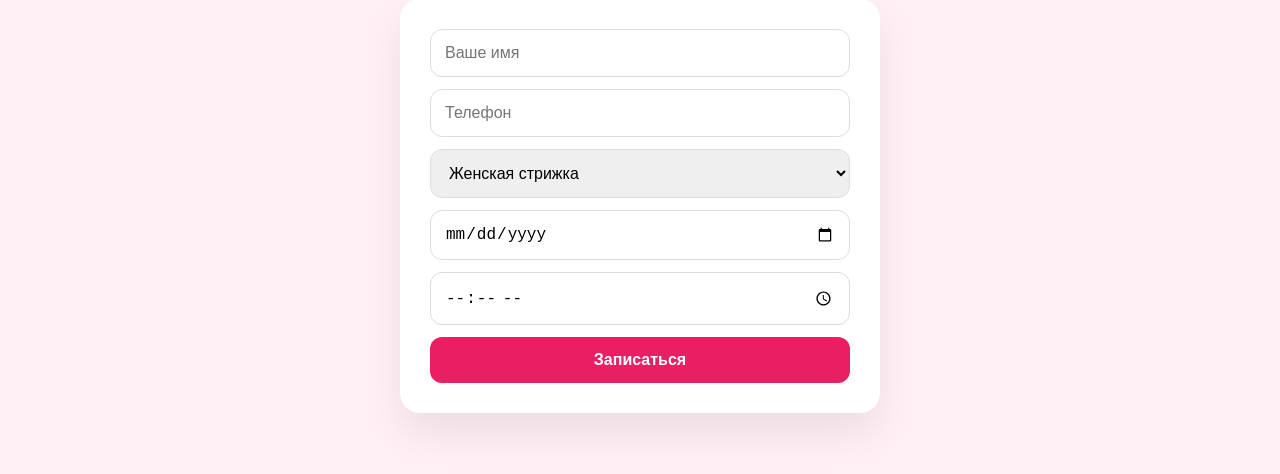
==== commit bbe2024a: "2 com" ====
--- a/index.html
+++ b/index.html
@@ -3,16 +3,12 @@
 <head>
 <meta charset="UTF-8">
 <meta name="viewport" content="width=device-width, initial-scale=1.0">
-<title>Асмик Мкртчян — парикмахер</title>
+<title>Асмик Мкртчян — премиум запись</title>
 <link rel="stylesheet" href="style.css">
 
 <script type="module">
 import { initializeApp } from "https://www.gstatic.com/firebasejs/10.12.2/firebase-app.js";
-import {
-  getFirestore,
-  collection,
-  addDoc
-} from "https://www.gstatic.com/firebasejs/10.12.2/firebase-firestore.js";
+import { getFirestore, collection, addDoc } from "https://www.gstatic.com/firebasejs/10.12.2/firebase-firestore.js";
 
 const firebaseConfig = {
   apiKey: "AIzaSyAE-HYycSMyRf5kK7u-J_GXy0Xy6x9yCO4",
@@ -26,7 +22,6 @@
 const app = initializeApp(firebaseConfig);
 const db = getFirestore(app);
 
-// Отправка заявки
 window.sendBooking = async () => {
   const name = document.getElementById("name").value;
   const phone = document.getElementById("phone").value;
@@ -34,50 +29,57 @@
   const date = document.getElementById("date").value;
   const time = document.getElementById("time").value;
 
-  if (!name || !phone || !date || !time) {
-    showPopup("Заполните все поля");
-    return;
-  }
+  if (!name || !phone || !date || !time) return showPopup("Заполните все поля");
 
-  await addDoc(collection(db, "bookings"), {
-    name, phone, service, date, time, created: new Date()
-  });
+  await addDoc(collection(db, "bookings"), { name, phone, service, date, time, created: new Date() });
 
-  // Telegram уведомление
   const TOKEN = "8016365510:AAGsZurqFlwTyeVLEdq8-UDc63zioBF5TRo";
   const CHAT_ID = "568048753";
   const text = `🔔 Новая запись!\n👤 ${name}\n📞 ${phone}\n💇 ${service}\n📅 ${date} ${time}`;
 
   fetch(`https://api.telegram.org/bot${TOKEN}/sendMessage`, {
-    method: "POST",
-    headers: {"Content-Type": "application/json"},
-    body: JSON.stringify({ chat_id: CHAT_ID, text })
+    method: "POST", headers: {"Content-Type":"application/json"}, body: JSON.stringify({chat_id: CHAT_ID, text})
   });
 
   showPopup("Вы успешно записались ❤️");
 };
 
-// Показ popup
 window.showPopup = (text) => {
   const popup = document.getElementById("popup");
   popup.innerText = text;
   popup.classList.add("show");
   setTimeout(() => popup.classList.remove("show"), 3000);
 };
+
+window.scrollToSection = (id) => {
+  document.getElementById(id).scrollIntoView({behavior:"smooth"});
+};
 </script>
 </head>
 
 <body>
 
-<!-- HERO -->
-<section class="hero">
-  <h1>Мкртчян Асмик — парикмахер<br>в Славянске-на-Кубани</h1>
-  <p>Красивые и ухоженные волосы без переплаты и стресса</p>
-  <a href="#booking" class="btn">Записаться</a>
-</section>
+<!-- HEADER HERO -->
+<header class="hero">
+  <div class="hero-content">
+    <h1>Мкртчян Асмик — парикмахер</h1>
+    <p>Красивые и ухоженные волосы без переплаты и стресса</p>
+    <button class="btn" onclick="scrollToSection('booking')">Записаться</button>
+  </div>
+</header>
+
+<!-- НАВИГАЦИЯ -->
+<nav class="nav">
+  <ul>
+    <li><a href="#about">Обо мне</a></li>
+    <li><a href="#services">Услуги</a></li>
+    <li><a href="#works">Мои работы</a></li>
+    <li><a href="#booking">Запись</a></li>
+  </ul>
+</nav>
 
 <!-- ОБО МНЕ -->
-<section id="about" class="section">
+<section id="about" class="section fade-in">
   <h2>Обо мне</h2>
   <div class="about">
     <img src="mom.jpg" alt="Асмик">
@@ -90,7 +92,7 @@
 </section>
 
 <!-- УСЛУГИ -->
-<section id="services" class="section">
+<section id="services" class="section fade-in">
   <h2>Услуги</h2>
   <div class="services">
     <div class="card">
@@ -113,7 +115,7 @@
 </section>
 
 <!-- МОИ РАБОТЫ -->
-<section id="works" class="section">
+<section id="works" class="section fade-in">
   <h2>Мои работы</h2>
   <div class="gallery">
     <img src="work1.jpg" alt="Работа 1">
@@ -122,8 +124,8 @@
   </div>
 </section>
 
-<!-- ОНЛАЙН-ЗАПИСЬ -->
-<section id="booking" class="section">
+<!-- ЗАПИСЬ -->
+<section id="booking" class="section fade-in">
   <h2>Запись онлайн</h2>
   <div class="form-box">
     <input id="name" placeholder="Ваше имя">
@@ -142,5 +144,19 @@
 
 <div id="popup" class="popup"></div>
 
+<script>
+// Анимация появления при скролле
+const faders = document.querySelectorAll('.fade-in');
+const appearOptions = {threshold: 0.2, rootMargin: "0px 0px -50px 0px"};
+const appearOnScroll = new IntersectionObserver((entries, observer) => {
+  entries.forEach(entry => {
+    if(!entry.isIntersecting) return;
+    entry.target.classList.add('appear');
+    observer.unobserve(entry.target);
+  });
+}, appearOptions);
+faders.forEach(fader => appearOnScroll.observe(fader));
+</script>
+
 </body>
 </html>
--- a/style.css
+++ b/style.css
@@ -1,99 +1,44 @@
-body {
-  font-family: Montserrat, sans-serif;
-  margin: 0;
-  padding: 0;
-  background: #fff0f5;
-}
+body { font-family: Montserrat, sans-serif; margin:0; padding:0; background:#fff0f5; scroll-behavior: smooth; }
+h1,h2,h3{ margin:0 0 12px; }
+.section{ padding:60px 20px; max-width:1200px; margin:auto; }
+.hero{ display:flex; justify-content:center; align-items:center; height:80vh; text-align:center; background:linear-gradient(135deg,#fff,#ffe6f0); transition:0.5s; }
+.hero h1{ font-size:2.5rem; margin-bottom:10px; }
+.hero p{ font-size:1.2rem; margin-bottom:20px; }
+.hero .btn{ padding:14px 28px; background:#e91e63; color:white; border-radius:12px; border:none; cursor:pointer; font-weight:600; transition:0.3s; }
+.hero .btn:hover{ background:#d81b60; transform:scale(1.05); }
 
-h1,h2,h3 { margin: 0 0 12px; }
-.section { padding: 40px 20px; max-width: 1200px; margin: auto; }
+.nav{ position:sticky; top:0; background:white; z-index:1000; box-shadow:0 2px 10px rgba(0,0,0,0.1); }
+.nav ul{ display:flex; justify-content:center; list-style:none; margin:0; padding:10px; gap:30px; }
+.nav a{ text-decoration:none; color:#333; font-weight:600; transition:0.3s; }
+.nav a:hover{ color:#e91e63; }
 
-.hero {
-  text-align: center;
-  padding: 80px 20px;
-  background: linear-gradient(135deg,#fff,#ffe6f0);
-}
-.hero .btn {
-  padding: 14px 28px;
-  background: #e91e63;
-  color: white;
-  border-radius: 12px;
-  text-decoration: none;
-  font-weight: 600;
-}
+.about{ display:flex; flex-wrap:wrap; gap:20px; align-items:center; }
+.about img{ width:250px; border-radius:20px; transition:0.3s; }
+.about img:hover{ transform:scale(1.05); }
 
-.about {
-  display: flex;
-  flex-wrap: wrap;
-  gap: 20px;
-  align-items: center;
-}
-.about img { width: 250px; border-radius: 20px; }
+.services{ display:flex; flex-wrap:wrap; gap:20px; }
+.card{ flex:1 1 200px; background:white; padding:25px; border-radius:20px; box-shadow:0 15px 40px rgba(0,0,0,.08); transition:0.3s; }
+.card:hover{ transform:translateY(-5px) scale(1.02); box-shadow:0 25px 50px rgba(0,0,0,.12); }
 
-.services {
-  display: flex;
-  flex-wrap: wrap;
-  gap: 20px;
-}
-.card {
-  flex: 1 1 200px;
-  background: white;
-  padding: 20px;
-  border-radius: 20px;
-  box-shadow: 0 10px 25px rgba(0,0,0,.08);
-}
+.gallery{ display:flex; flex-wrap:wrap; gap:20px; }
+.gallery img{ flex:1 1 300px; border-radius:20px; object-fit:cover; transition:0.3s; cursor:pointer; }
+.gallery img:hover{ transform:scale(1.05); box-shadow:0 20px 40px rgba(0,0,0,.15); }
 
-.gallery {
-  display: flex;
-  flex-wrap: wrap;
-  gap: 20px;
-}
-.gallery img {
-  flex: 1 1 300px;
-  border-radius: 20px;
-  object-fit: cover;
-}
+.form-box{ max-width:420px; margin:auto; display:flex; flex-direction:column; gap:12px; background:white; padding:30px; border-radius:20px; box-shadow:0 20px 40px rgba(0,0,0,.08); transition:0.3s; }
+input, select, button{ padding:14px; border-radius:12px; border:1px solid #ddd; font-size:16px; }
+button{ background:#e91e63; color:white; border:none; cursor:pointer; font-weight:600; transition:0.3s; }
+button:hover{ background:#d81b60; transform:scale(1.05); }
 
-.form-box {
-  max-width: 420px;
-  margin: auto;
-  display: flex;
-  flex-direction: column;
-  gap: 12px;
-  background: white;
-  padding: 30px;
-  border-radius: 20px;
-  box-shadow: 0 20px 40px rgba(0,0,0,.08);
-}
+.popup{ position:fixed; bottom:-100px; left:50%; transform:translateX(-50%); background:#111; color:white; padding:16px 26px; border-radius:14px; transition:.4s; }
+.popup.show{ bottom:30px; }
 
-input, select, button {
-  padding: 14px;
-  border-radius: 12px;
-  border: 1px solid #ddd;
-  font-size: 16px;
-}
-button {
-  background: #e91e63;
-  color: white;
-  border: none;
-  cursor: pointer;
-  font-weight: 600;
-}
-
-.popup {
-  position: fixed;
-  bottom: -100px;
-  left: 50%;
-  transform: translateX(-50%);
-  background: #111;
-  color: white;
-  padding: 16px 26px;
-  border-radius: 14px;
-  transition: .4s;
-}
-.popup.show { bottom: 30px; }
+/* Анимация появления */
+.fade-in{ opacity:0; transform:translateY(30px); transition:1s ease-out; }
+.fade-in.appear{ opacity:1; transform:translateY(0); }
 
 @media(max-width:768px){
-  .about { flex-direction: column; }
-  .services, .gallery { flex-direction: column; }
+  .about{ flex-direction:column; }
+  .services, .gallery{ flex-direction:column; }
+  .hero h1{ font-size:2rem; }
+  .hero p{ font-size:1rem; }
 }
